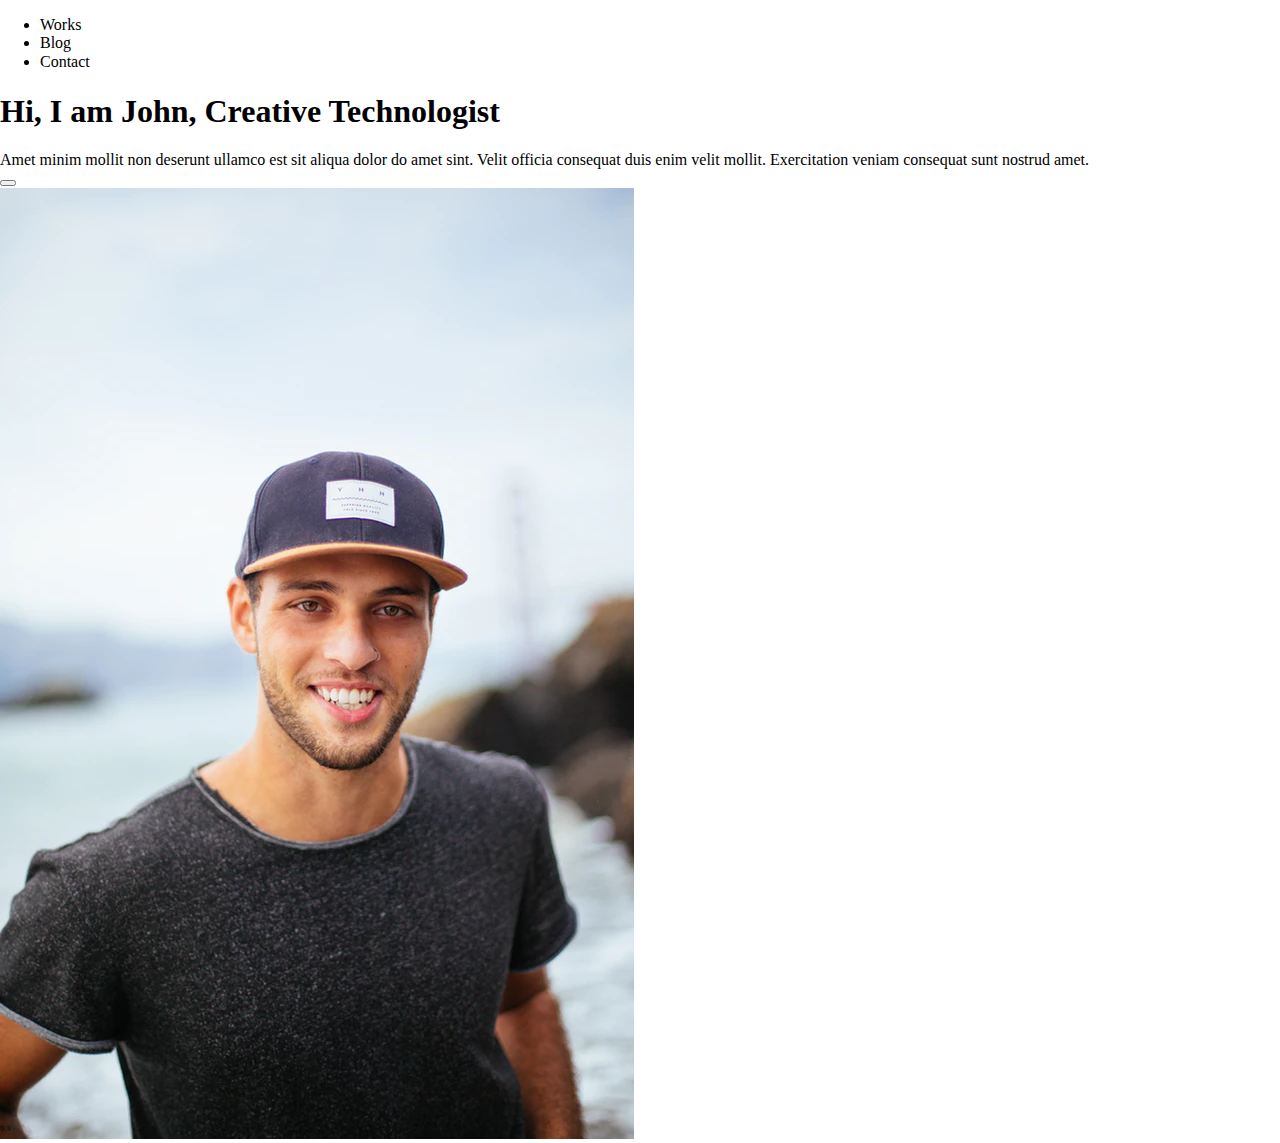
==== index.html @ a954cb22 "загрузка проекта" ====
<!DOCTYPE html>
<html lang="ru">

<head>
    <meta charset="UTF-8">
    <meta http-equiv="X-UA-Compatible" content="IE=edge">
    <meta name="viewport" content="width=device-width, initial-scale=1.0">
    <link rel="preconnect" href="https://fonts.googleapis.com">
    <link rel="preconnect" href="https://fonts.gstatic.com" crossorigin>
    <link href="https://fonts.googleapis.com/css2?family=Roboto:wght@400;500;700;900&display=swap" rel="stylesheet">
    <link rel="stylesheet" href="css/normalize.css">
    <link rel="stylesheet" href="css/style.cs">
    <title>Portfolio</title>
</head>

<body>
    <div class="wrapper">
        <header class="header">
            <div class="container header__container">
                <nav class="nav">
                    <ul class="nav__list">
                        <li class="nav__item"> <a href="" class="nav__link"></a> Works </li>
                        <li class="nav__item"> <a href="" class="nav__link"></a> Blog </li>
                        <li class="nav__item"> <a href="" class="nav__link"></a> Contact </li>
                    </ul>
                </nav>
            </div>
        </header>

        <main class="main">
            <section class="about">
                <div class="container">
                    <div class="about__content">
                        <h1 class="about__title">
                            Hi, I am John,
                            Creative Technologist
                        </h1>
                        <div class="about__text">
                            Amet minim mollit non deserunt ullamco est sit aliqua dolor do amet sint. Velit officia
                            consequat duis enim velit mollit. Exercitation veniam consequat sunt nostrud amet.
                        </div>
                        <button class="button">
                    
                        </button>
                    </div>
                    <div class="about__avatar">
                        <img src="img/65a80990af3a0075303343f0d615c92a.png" alt="" class="about__img">
                    </div>
                </div>
            </section>
        </main>
    </div>
</body>

</html>
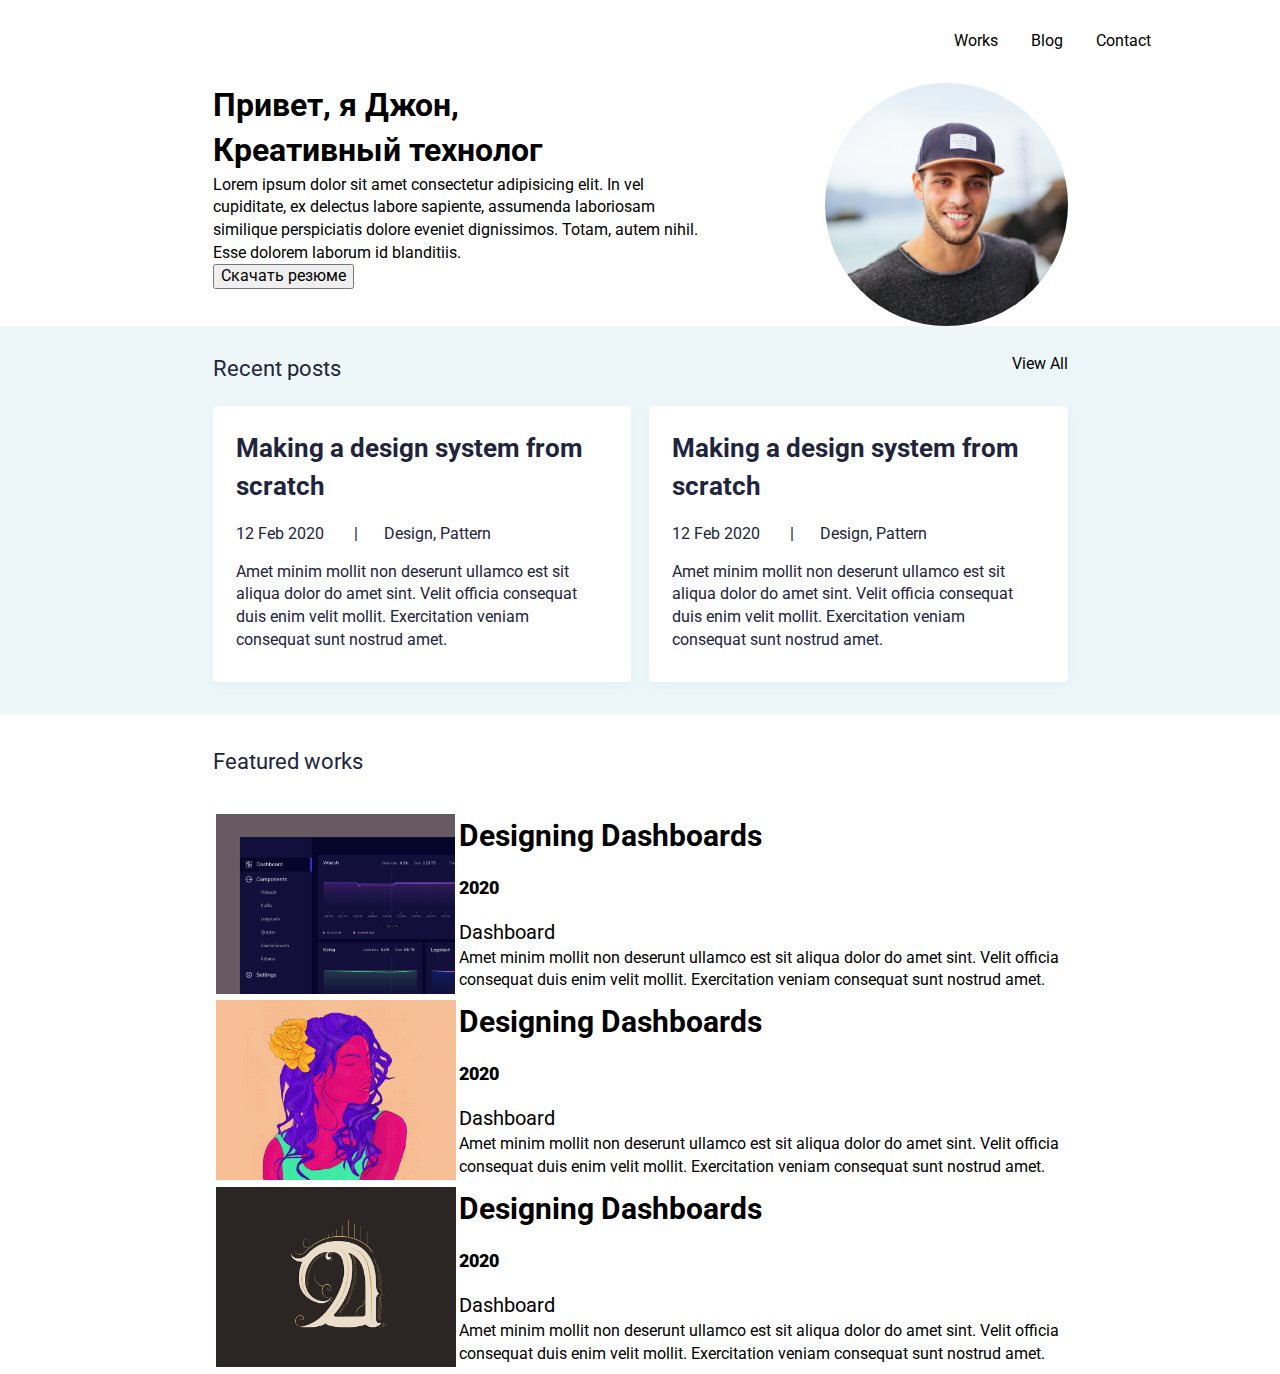
==== commit a5180132: "Add files via upload" ====
--- a/index.html
+++ b/index.html
@@ -9,8 +9,8 @@
     <link rel="preconnect" href="https://fonts.gstatic.com" crossorigin>
     <link href="https://fonts.googleapis.com/css2?family=Roboto:wght@400;500;700;900&display=swap" rel="stylesheet">
     <link rel="stylesheet" href="css/normalize.css">
-    <link rel="stylesheet" href="css/style.cs">
-    <title>Portfolio</title>
+    <link rel="stylesheet" href="css/style.css">
+    <title>Портфолио</title>
 </head>
 
 <body>
@@ -19,32 +19,128 @@
             <div class="container header__container">
                 <nav class="nav">
                     <ul class="nav__list">
-                        <li class="nav__item"> <a href="" class="nav__link"></a> Works </li>
-                        <li class="nav__item"> <a href="" class="nav__link"></a> Blog </li>
-                        <li class="nav__item"> <a href="" class="nav__link"></a> Contact </li>
+                        <li class="nav__item">
+                            <a href="#" class="nav__link">Works</a>
+                        </li>
+                        <li class="nav__item">
+                            <a href="#" class="nav__link">Blog</a>
+                        </li>
+                        <li class="nav__item">
+                            <a href="#" class="nav__link">Contact</a>
+                        </li>
                     </ul>
                 </nav>
             </div>
         </header>
-
         <main class="main">
             <section class="about">
-                <div class="container">
-                    <div class="about__content">
-                        <h1 class="about__title">
-                            Hi, I am John,
-                            Creative Technologist
+                <div class="container about__container">
+                    <div class="about__info">
+                        <h1 class="title about__title">
+                            Привет, я Джон, <br>
+                            Креативный технолог
                         </h1>
-                        <div class="about__text">
-                            Amet minim mollit non deserunt ullamco est sit aliqua dolor do amet sint. Velit officia
-                            consequat duis enim velit mollit. Exercitation veniam consequat sunt nostrud amet.
+                        <div class="about__desc">
+                            Lorem ipsum dolor sit amet consectetur adipisicing elit. In vel cupiditate, ex delectus
+                            labore
+                            sapiente, assumenda laboriosam similique perspiciatis dolore eveniet dignissimos. Totam,
+                            autem
+                            nihil. Esse dolorem laborum id blanditiis.
                         </div>
-                        <button class="button">
-                    
-                        </button>
+                        <button class="button download-btn">Скачать резюме</button>
                     </div>
                     <div class="about__avatar">
-                        <img src="img/65a80990af3a0075303343f0d615c92a.png" alt="" class="about__img">
+                        <img src="img/John.png" alt="Автар" class="about__img">
+                    </div>
+                </div>
+            </section>
+            <section class="recent-posts">
+                <div class="container">
+                    <div class="recent-posts__top">
+                        <div class="title-category recent-posts__title">Recent posts</div>
+                        <a href="#" class="recent-posts__link">View All</a>
+                    </div>
+                    <div class="recent-posts__articles">
+                        <article class="recent-posts__article">
+                            <div class="recent-posts__subtitle">
+                                Making a design system from scratch
+                            </div>
+                            <div class="recent-posts__info">
+                                12 Feb 2020 <span class="recent-post__separator">|</span>Design, Pattern
+                            </div>
+                            <div class="recent-posts__text">Amet minim mollit non deserunt ullamco est sit aliqua dolor
+                                do amet sint. Velit officia consequat duis enim velit mollit. Exercitation veniam
+                                consequat sunt nostrud amet.</div>
+                        </article>
+                        <article class="recent-posts__article">
+                            <div class="recent-posts__subtitle">
+                                Making a design system from scratch
+                            </div>
+                            <div class="recent-posts__info">
+                                12 Feb 2020 <span class="recent-post__separator">|</span>Design, Pattern
+                            </div>
+                            <div class="recent-posts__text">Amet minim mollit non deserunt ullamco est sit aliqua dolor
+                                do amet sint. Velit officia consequat duis enim velit mollit. Exercitation veniam
+                                consequat sunt nostrud amet.</div>
+                        </article>
+                    </div>
+                </div>
+            </section>
+            <section class="featured">
+                <div class="container">
+                    <div class="title-category">Featured works</div>
+                    <div class="featured__works">
+                        <article class="work">
+                            <div class="work__img-wrap">
+                                <img src="img/e719e9d93c02a87ba51308ebb0297cdf.png" alt="" class="work__img">
+                            </div>
+                            <div class="work__info">
+                                <div class="work__title">Designing Dashboards</div>
+                                <div class="work__date-block">
+                                    <div class="work__date">2020</div>
+                                    <div class="work__category">Dashboard</div>
+                                </div>
+                                <div class="work__text">
+                                    Amet minim mollit non deserunt ullamco est sit aliqua dolor do amet sint. Velit
+                                    officia consequat duis enim velit mollit. Exercitation veniam consequat sunt nostrud
+                                    amet.
+                                </div>
+                            </div>
+                        </article>
+                        <article class="work">
+                            <div class="work__img-wrap">
+                                <img src="img/6f359e2db24fc4e08bfd61cf50427139.png" alt="" class="work__img">
+                            </div>
+                            <div class="work__info">
+                                <div class="work__title">Designing Dashboards</div>
+                                <div class="work__date-block">
+                                    <div class="work__date">2020</div>
+                                    <div class="work__category">Dashboard</div>
+                                </div>
+                                <div class="work__text">
+                                    Amet minim mollit non deserunt ullamco est sit aliqua dolor do amet sint. Velit
+                                    officia consequat duis enim velit mollit. Exercitation veniam consequat sunt nostrud
+                                    amet.
+                                </div>
+                            </div>
+                        </article>
+                        <article class="work">
+                            <div class="work__img-wrap">
+                                <img src="img/a561b38768fbe6667854fc00641b25fb.png" alt="" class="work__img">
+                            </div>
+                            <div class="work__info">
+                                <div class="work__title">Designing Dashboards</div>
+                                <div class="work__date-block">
+                                    <div class="work__date">2020</div>
+                                    <div class="work__category">Dashboard</div>
+                                </div>
+                                <div class="work__text">
+                                    Amet minim mollit non deserunt ullamco est sit aliqua dolor do amet sint. Velit
+                                    officia consequat duis enim velit mollit. Exercitation veniam consequat sunt nostrud
+                                    amet.
+                                </div>
+                            </div>
+                        </article>
                     </div>
                 </div>
             </section>
--- a/css/style.css
+++ b/css/style.css
@@ -0,0 +1,200 @@
+* {
+    box-sizing: border-box;
+}
+
+html,
+body {
+    margin: 0;
+    padding: 0;
+    height: 100%;
+    width: 100%;
+}
+
+body {
+    font-family: 'Roboto', sans-serif;
+    font-size: 16px;
+    line-height: 1.42;
+}
+
+ul,
+li {
+    list-style: none;
+    padding: 0;
+    margin: 0;
+}
+
+a {
+    text-decoration: none;
+    color: #000000;
+}
+
+h1,
+h2,
+h3 {
+    margin: 0;
+}
+
+.wrapper {
+    min-height: 100%;
+}
+
+.container {
+    max-width: 865px;
+    padding: 0 5px;
+    margin: 0 auto;
+}
+
+.header {
+    padding-top: 30px;
+    padding-bottom: 30px;
+}
+
+.header__container {
+    max-width: 1032px;
+    display: flex;
+    justify-content: flex-end;
+}
+
+.nav__list {
+    display: flex;
+}
+
+.nav__item {
+    margin-left: 33px;
+}
+
+.about__container {
+    display: flex;
+}
+
+.about__info {
+    padding-right: 13%;
+}
+
+.about__avatar {
+    width: 243px;
+    height: 243px;
+    border-radius: 50%;
+    overflow: hidden;
+    flex-shrink: 0;
+}
+
+.about__img {
+    width: 100%;
+    height: 100%;
+    object-fit: cover;
+}
+
+.title-category {
+    font-size: 22px;
+    color: #21243D;
+}
+
+.recent-posts {
+    background-color: #EDF7FA;
+    padding: 27px 0px 32px;
+}
+
+.recent-posts__top {
+    display: flex;
+    justify-content: space-between;
+    margin-bottom: 22px;
+}
+
+.recent-posts__articles {
+    display: flex;
+}
+
+.recent-posts__article {
+    background: #FFFFFF;
+    box-shadow: 0px 4px 10px rgba(187, 225, 250, 0.25);
+    border-radius: 4px;
+    margin-right: 2%;
+    padding: 24px 27px 31px 23px;
+    color: #21243D;
+}
+
+.recent-posts__article:last-child {
+    margin-right: 0;
+}
+
+.recent-posts__subtitle {
+    font-style: normal;
+    font-weight: bold;
+    font-size: 26px;
+    line-height: 1.46;
+    margin-bottom: 17px;
+}
+
+.recent-posts__info {
+    margin-bottom: 15px;
+}
+
+.recent-post__separator {
+    margin: 0px 26px;
+}
+
+.featured__works {
+    margin-top: 36px;
+}
+
+.featured {
+    padding-top:32px ;
+    
+}
+
+.work {
+    display: flex;
+   
+}
+.
+
+.work__img-wrap {
+    width: 246px;
+    height: 180px;
+  margin-left: 18px;
+  margin-left: 165px;
+  align-items: center;
+}
+
+.work__img {
+    object-fit: contain;
+    width: 246px;
+height: 180px;
+flex-shrink: 0;
+}
+
+.work__title {
+    width: 337px;
+height: 44px;
+font-style: normal;
+font-weight: bold;
+font-size: 30px;
+line-height: 44px;
+}
+
+.work__date {
+    
+font-style: normal;
+font-weight: 900;
+font-size: 18px;
+line-height: 60px;
+}
+
+.work__category {
+   
+font-style: normal;
+font-weight: normal;
+font-size: 20px;
+line-height: 29px;
+
+}
+
+.work__text {
+   
+
+font-style: normal;
+font-weight: normal;
+font-size: 16px;
+
+}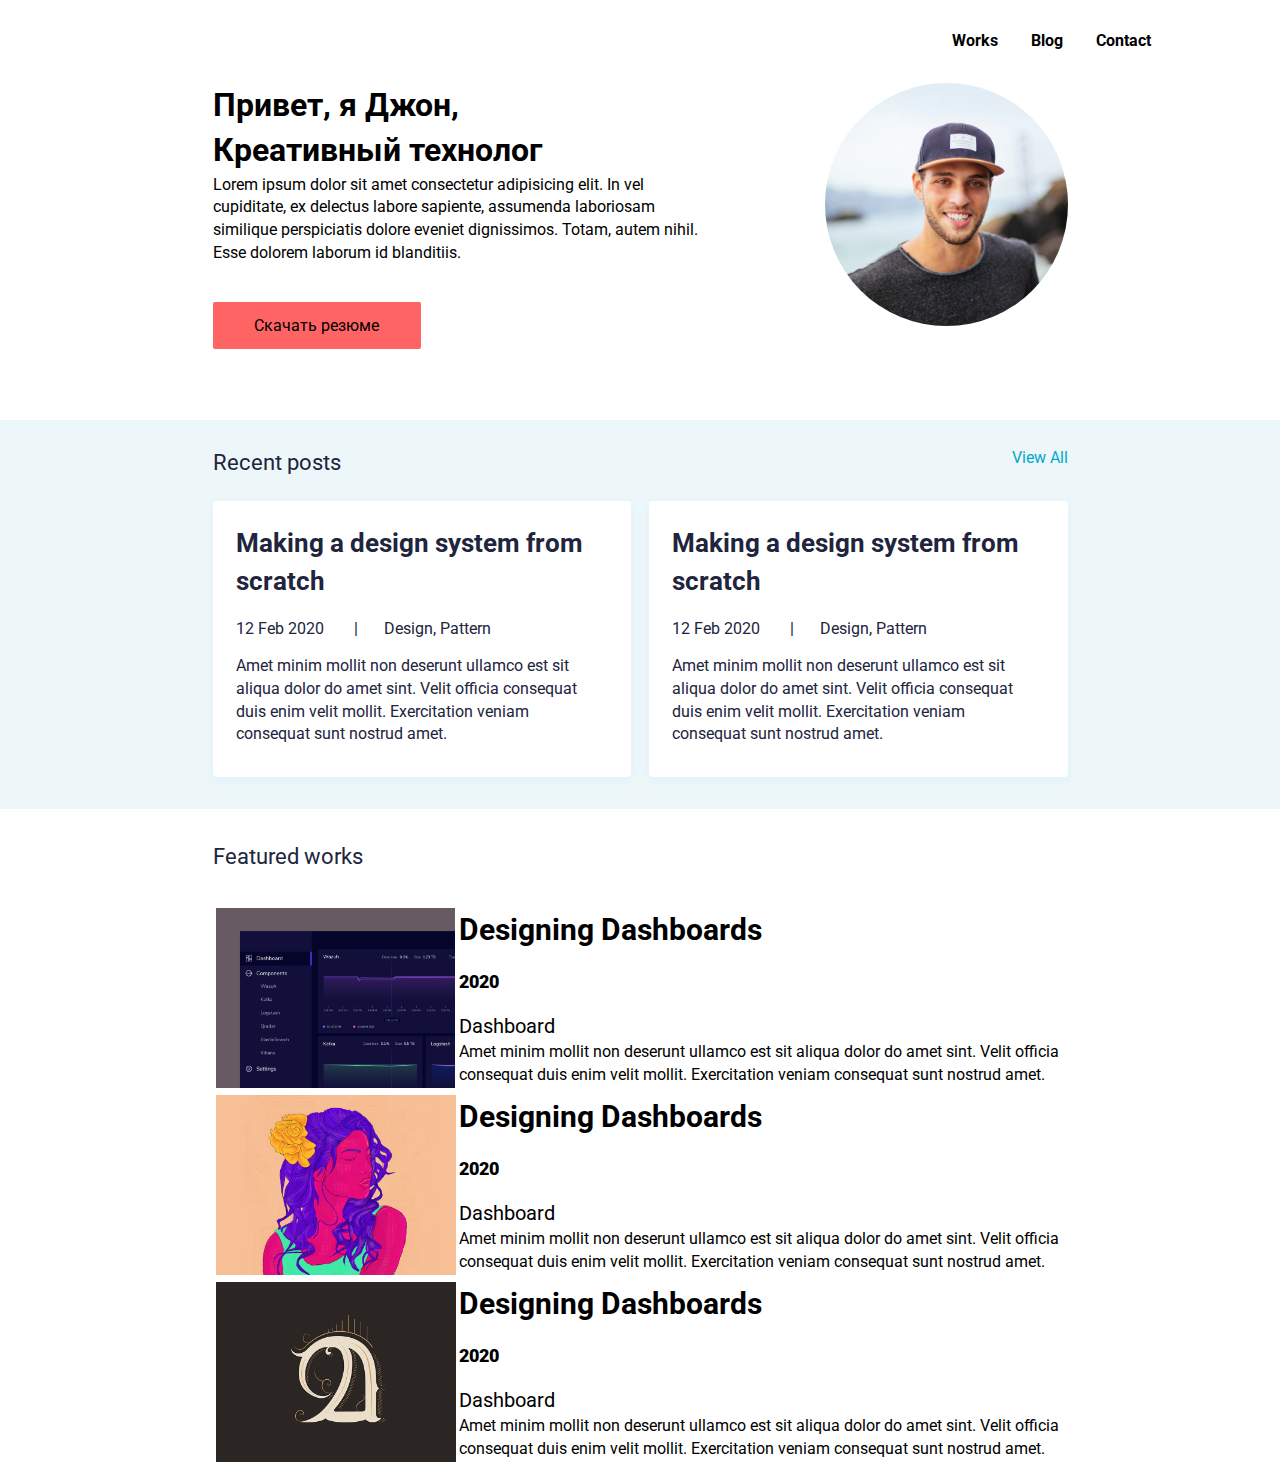
==== commit 6a0875e8: "Add files via upload" ====
--- a/index.html
+++ b/index.html
@@ -20,13 +20,13 @@
                 <nav class="nav">
                     <ul class="nav__list">
                         <li class="nav__item">
-                            <a href="#" class="nav__link">Works</a>
+                            <a href="#" class="nav__link"> <b> Works</b></a>
                         </li>
                         <li class="nav__item">
-                            <a href="#" class="nav__link">Blog</a>
+                            <a href="#" class="nav__link"> <b> Blog</b></a>
                         </li>
                         <li class="nav__item">
-                            <a href="#" class="nav__link">Contact</a>
+                            <a href="#" class="nav__link"> <b> Contact</b></a>
                         </li>
                     </ul>
                 </nav>
--- a/css/style.css
+++ b/css/style.css
@@ -55,6 +55,16 @@
     justify-content: flex-end;
 }
 
+.download-btn {
+    width: 208px;
+height: 47px;
+background: #FF6464;
+border-radius: 2px;
+border: 0ch;
+margin-top: 38px;
+margin-bottom: 71px;
+}
+
 .nav__list {
     display: flex;
 }
@@ -99,6 +109,14 @@
     display: flex;
     justify-content: space-between;
     margin-bottom: 22px;
+}
+
+.recent-posts__link {
+    width: 208px;
+height: 20px;
+font-size: 16px;
+text-align: right;
+color: #00A8CC;
 }
 
 .recent-posts__articles {
@@ -150,11 +168,13 @@
 .
 
 .work__img-wrap {
+    
     width: 246px;
     height: 180px;
   margin-left: 18px;
   margin-left: 165px;
   align-items: center;
+ 
 }
 
 .work__img {
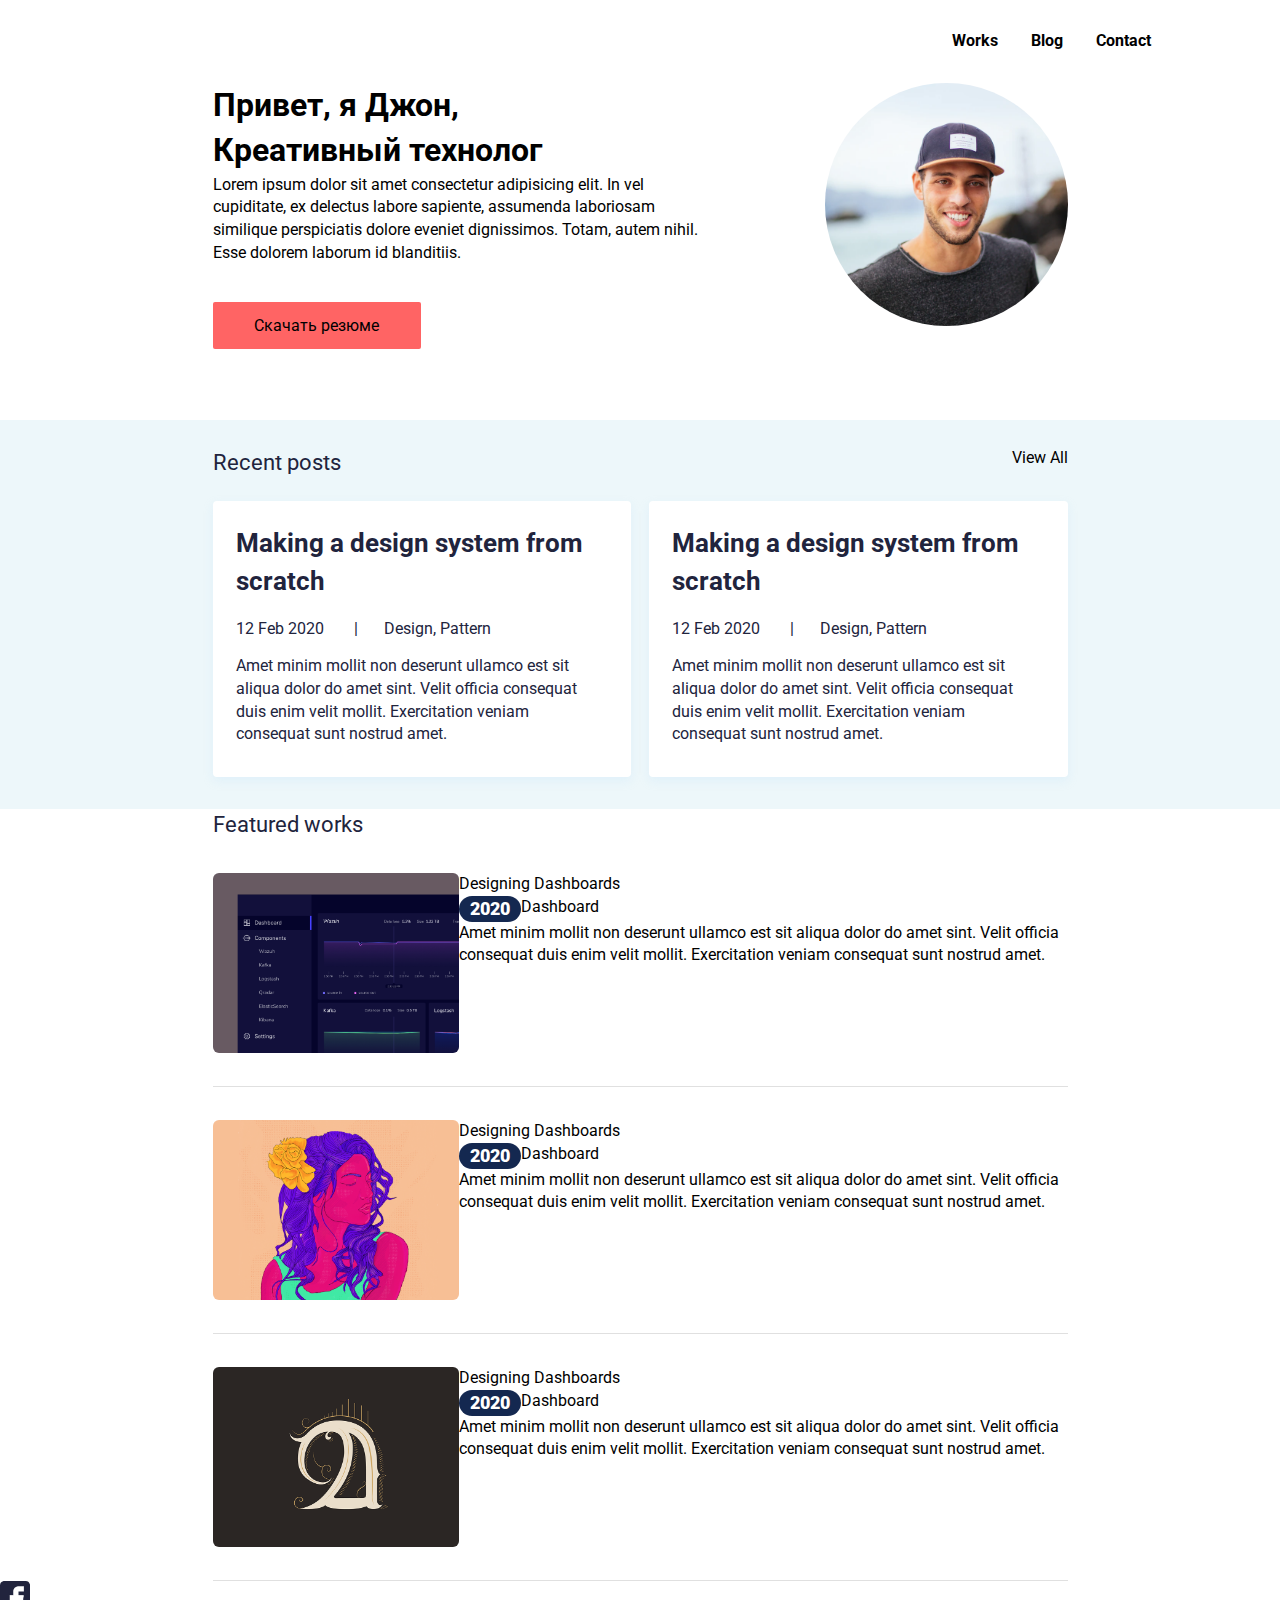
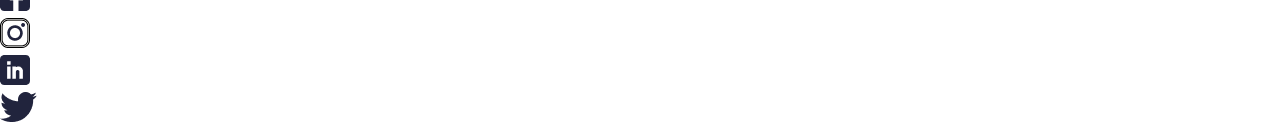
==== commit f25c3ccc: "Add files via upload" ====
--- a/index.html
+++ b/index.html
@@ -30,6 +30,9 @@
                         </li>
                     </ul>
                 </nav>
+                <div class="header-burger">
+                    <div class="header-burger__el"></div>
+                </div>
             </div>
         </header>
         <main class="main">
@@ -144,6 +147,22 @@
                     </div>
                 </div>
             </section>
+            <footer class="footer">
+               <div class="logotip"> 
+                   <div class="logotip__fasbook">
+                    <img src="img/icons/fb.png" alt="">
+                </div>
+                <div class="logotip__inst">
+                    <img src="img/insta.png" alt="">
+                </div>
+                <div class="logotip__linked">
+                    <img src="img/Linkedin (1).png" alt="">
+                </div>
+                <div class="logotip__group">
+                    <img src="img/Group.png" alt="">
+                </div>
+            </div>
+            </footer>
         </main>
     </div>
 </body>
--- a/css/style.css
+++ b/css/style.css
@@ -1,3 +1,12 @@
+
+
+
+
+
+
+
+
+
 * {
     box-sizing: border-box;
 }
@@ -36,6 +45,7 @@
 
 .wrapper {
     min-height: 100%;
+    overflow: hidden;
 }
 
 .container {
@@ -73,6 +83,52 @@
     margin-left: 33px;
 }
 
+.header-burger {
+    width: 30px;
+    height: 20px;
+    display: none;
+    align-items: center;
+    margin-right: 18px;
+}
+
+.header-burger__el {
+    height: 2px;
+    width: 100%;
+    background-color: #21243D;
+    position: relative;
+}
+
+.header-burger__el::before,
+.header-burger__el::after {
+    content: "";
+    height: 2px;
+    width: 100%;
+    background-color: #21243D;
+    position: absolute;
+}
+
+.header-burger__el::before {
+    top: -9px;
+}
+
+.header-burger__el::after {
+    bottom: -9px;
+}
+
+@media (max-width: 480px) {
+    .header {
+        padding-top: 20px;
+    }
+
+    .nav {
+        display: none;
+    }
+
+    .header-burger {
+        display: flex;
+    }
+}
+
 .about__container {
     display: flex;
 }
@@ -100,6 +156,23 @@
     color: #21243D;
 }
 
+@media (max-width: 480px) {
+    .about__container {
+        flex-direction: column-reverse;
+        align-items: center;
+        text-align: center;
+    }
+
+    .about__info {
+        padding: 0px 19px;
+    }
+
+    .about__avatar {
+        width: 170px;
+        height: 170px;
+    }
+}
+
 .recent-posts {
     background-color: #EDF7FA;
     padding: 27px 0px 32px;
@@ -109,14 +182,6 @@
     display: flex;
     justify-content: space-between;
     margin-bottom: 22px;
-}
-
-.recent-posts__link {
-    width: 208px;
-height: 20px;
-font-size: 16px;
-text-align: right;
-color: #00A8CC;
 }
 
 .recent-posts__articles {
@@ -152,69 +217,88 @@
     margin: 0px 26px;
 }
 
-.featured__works {
-    margin-top: 36px;
-}
-
-.featured {
-    padding-top:32px ;
-    
+@media (max-width: 480px) {
+    .recent-posts__title {
+        font-size: 18px;
+    }
+
+    .recent-posts__top {
+        justify-content: center;
+        margin-bottom: 18px;
+    }
+
+    .recent-posts__link {
+        display: none;
+    }
+
+    .recent-posts__articles {
+        flex-direction: column;
+        padding-right: 5px;
+        padding-left: 5px;
+    }
+
+    .recent-posts__article {
+        margin-right: 0;
+        padding: 15px 20px 22px;
+        margin-bottom: 17px;
+    }
 }
 
 .work {
     display: flex;
-   
-}
-.
+    padding: 33px 0px;
+    border-bottom: 1px solid #E0E0E0;
+}
 
 .work__img-wrap {
-    
-    width: 246px;
-    height: 180px;
-  margin-left: 18px;
-  margin-left: 165px;
-  align-items: center;
- 
+    max-width: 246px;
+    max-height: 180px;
+    overflow: hidden;
+    flex-shrink: 0;
+    border-radius: 6px;
 }
 
 .work__img {
-    object-fit: contain;
-    width: 246px;
-height: 180px;
-flex-shrink: 0;
-}
-
-.work__title {
-    width: 337px;
-height: 44px;
-font-style: normal;
-font-weight: bold;
-font-size: 30px;
-line-height: 44px;
+    height: 100%;
+    width: 100%;
+    object-fit: cover;
+}
+
+.work__date-block {
+    display: flex;
 }
 
 .work__date {
-    
-font-style: normal;
-font-weight: 900;
-font-size: 18px;
-line-height: 60px;
-}
-
-.work__category {
-   
-font-style: normal;
-font-weight: normal;
-font-size: 20px;
-line-height: 29px;
-
-}
-
-.work__text {
-   
-
-font-style: normal;
-font-weight: normal;
-font-size: 16px;
-
+    background: #142850;
+    border-radius: 16px;
+    color: #FFFFFF;
+    min-height: 25px;
+    min-width: 62px;
+    display: flex;
+    justify-content: center;
+    align-items: center;
+    font-size: 18px;
+    font-weight: 900;
+}
+
+@media (max-width: 480px) {
+    .featured__works {
+        display: flex;
+        width: 95%;
+        overflow: auto;
+    }
+
+    .work {
+        flex-direction: column;
+        flex: 0 0 100%;
+        margin-right: 2.5%;
+    }
+
+    .work__img-wrap {
+        max-width: 100%;
+        max-height: 230px;
+        overflow: hidden;
+        flex-shrink: 0;
+        border-radius: 6px;
+    }
 }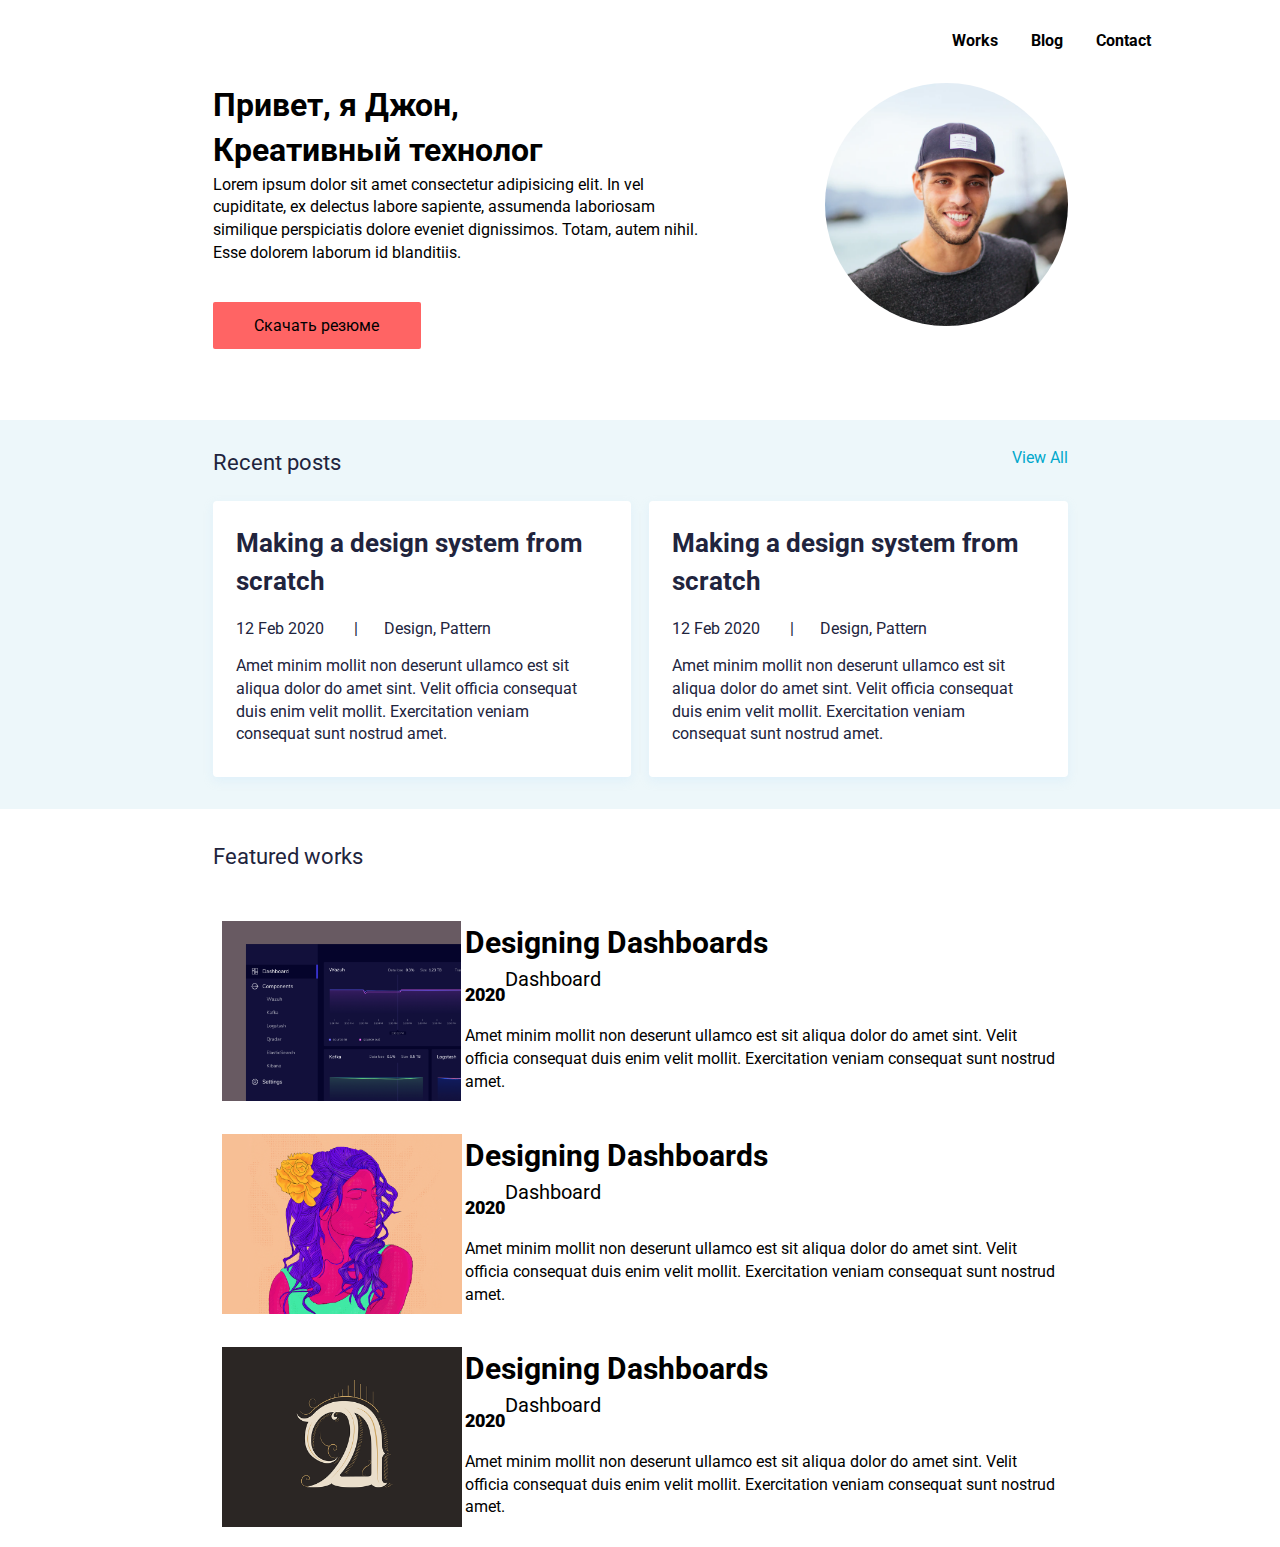
==== commit f89a18c0: "Add files via upload" ====
--- a/index.html
+++ b/index.html
@@ -147,22 +147,6 @@
                     </div>
                 </div>
             </section>
-            <footer class="footer">
-               <div class="logotip"> 
-                   <div class="logotip__fasbook">
-                    <img src="img/icons/fb.png" alt="">
-                </div>
-                <div class="logotip__inst">
-                    <img src="img/insta.png" alt="">
-                </div>
-                <div class="logotip__linked">
-                    <img src="img/Linkedin (1).png" alt="">
-                </div>
-                <div class="logotip__group">
-                    <img src="img/Group.png" alt="">
-                </div>
-            </div>
-            </footer>
         </main>
     </div>
 </body>
--- a/css/style.css
+++ b/css/style.css
@@ -1,12 +1,3 @@
-
-
-
-
-
-
-
-
-
 * {
     box-sizing: border-box;
 }
@@ -57,6 +48,7 @@
 .header {
     padding-top: 30px;
     padding-bottom: 30px;
+    
 }
 
 .header__container {
@@ -86,9 +78,9 @@
 .header-burger {
     width: 30px;
     height: 20px;
-    display: none;
-    align-items: center;
+   display: none;
     margin-right: 18px;
+align-items: center;
 }
 
 .header-burger__el {
@@ -118,14 +110,16 @@
 @media (max-width: 480px) {
     .header {
         padding-top: 20px;
-    }
-
+
+        flex: end;
+    }
+    
     .nav {
         display: none;
     }
-
     .header-burger {
         display: flex;
+        
     }
 }
 
@@ -161,12 +155,12 @@
         flex-direction: column-reverse;
         align-items: center;
         text-align: center;
-    }
-
+
+    }
     .about__info {
+       
         padding: 0px 19px;
     }
-
     .about__avatar {
         width: 170px;
         height: 170px;
@@ -182,6 +176,14 @@
     display: flex;
     justify-content: space-between;
     margin-bottom: 22px;
+}
+
+.recent-posts__link {
+    width: 208px;
+height: 20px;
+font-size: 16px;
+text-align: right;
+color: #00A8CC;
 }
 
 .recent-posts__articles {
@@ -217,88 +219,134 @@
     margin: 0px 26px;
 }
 
+.featured__works {
+    margin-top: 36px;
+}
+
+.featured {
+    padding-top:32px ;
+    
+}
+
+.work {
+    display: flex;
+   padding: 13px 6px;
+
+}
+.
+
+.work__img-wrap {
+    
+    width: 246px;
+    height: 180px;
+  margin-left: 18px;
+  margin-left: 165px;
+  align-items: center;
+ 
+}
+
+.work__img {
+    object-fit: contain;
+    width: 246px;
+height: 180px;
+flex-shrink: 0;
+}
+
+.work__title {
+    width: 337px;
+height: 44px;
+font-style: normal;
+font-weight: bold;
+font-size: 30px;
+line-height: 44px;
+}
+
+
+.work__date-block {
+    display: flex;
+}
+
+.work__date {
+    
+font-style: normal;
+font-weight: 900;
+font-size: 18px;
+line-height: 60px;
+}
+
+@media (max-width:480px;) {
+    .featured__conteiner {
+        
+    }
+
+    .featured__works {
+display: flex;
+width: 94%;
+overflow: auto;
+    }
+
+    .work {
+        flex-direction: column;
+        width: 100%;
+        flex: 0 0 100;
+        margin-right: 6%;
+    }
+
+    .work__img-wrap {
+        max-width: 100%;
+        max-height: 230px;
+        
+
+    }
+}
+
+.work__category {
+   
+font-style: normal;
+font-weight: normal;
+font-size: 20px;
+line-height: 29px;
+
+}
+
+.work__text {
+   
+
+font-style: normal;
+font-weight: normal;
+font-size: 16px;
+
+}
+
 @media (max-width: 480px) {
+
     .recent-posts__title {
-        font-size: 18px;
-    }
+         font-size: 18px;
+    }
+
 
     .recent-posts__top {
+         margin-bottom: 18px;
         justify-content: center;
-        margin-bottom: 18px;
-    }
-
+      
+    }
     .recent-posts__link {
         display: none;
-    }
-
+        
+    }
     .recent-posts__articles {
         flex-direction: column;
         padding-right: 5px;
         padding-left: 5px;
     }
-
     .recent-posts__article {
-        margin-right: 0;
+        margin-right: 0%;
+       
         padding: 15px 20px 22px;
         margin-bottom: 17px;
     }
-}
-
-.work {
-    display: flex;
-    padding: 33px 0px;
-    border-bottom: 1px solid #E0E0E0;
-}
-
-.work__img-wrap {
-    max-width: 246px;
-    max-height: 180px;
-    overflow: hidden;
-    flex-shrink: 0;
-    border-radius: 6px;
-}
-
-.work__img {
-    height: 100%;
-    width: 100%;
-    object-fit: cover;
-}
-
-.work__date-block {
-    display: flex;
-}
-
-.work__date {
-    background: #142850;
-    border-radius: 16px;
-    color: #FFFFFF;
-    min-height: 25px;
-    min-width: 62px;
-    display: flex;
-    justify-content: center;
-    align-items: center;
-    font-size: 18px;
-    font-weight: 900;
-}
-
-@media (max-width: 480px) {
-    .featured__works {
-        display: flex;
-        width: 95%;
-        overflow: auto;
-    }
-
-    .work {
-        flex-direction: column;
-        flex: 0 0 100%;
-        margin-right: 2.5%;
-    }
 
     .work__img-wrap {
-        max-width: 100%;
-        max-height: 230px;
-        overflow: hidden;
-        flex-shrink: 0;
-        border-radius: 6px;
+
     }
 }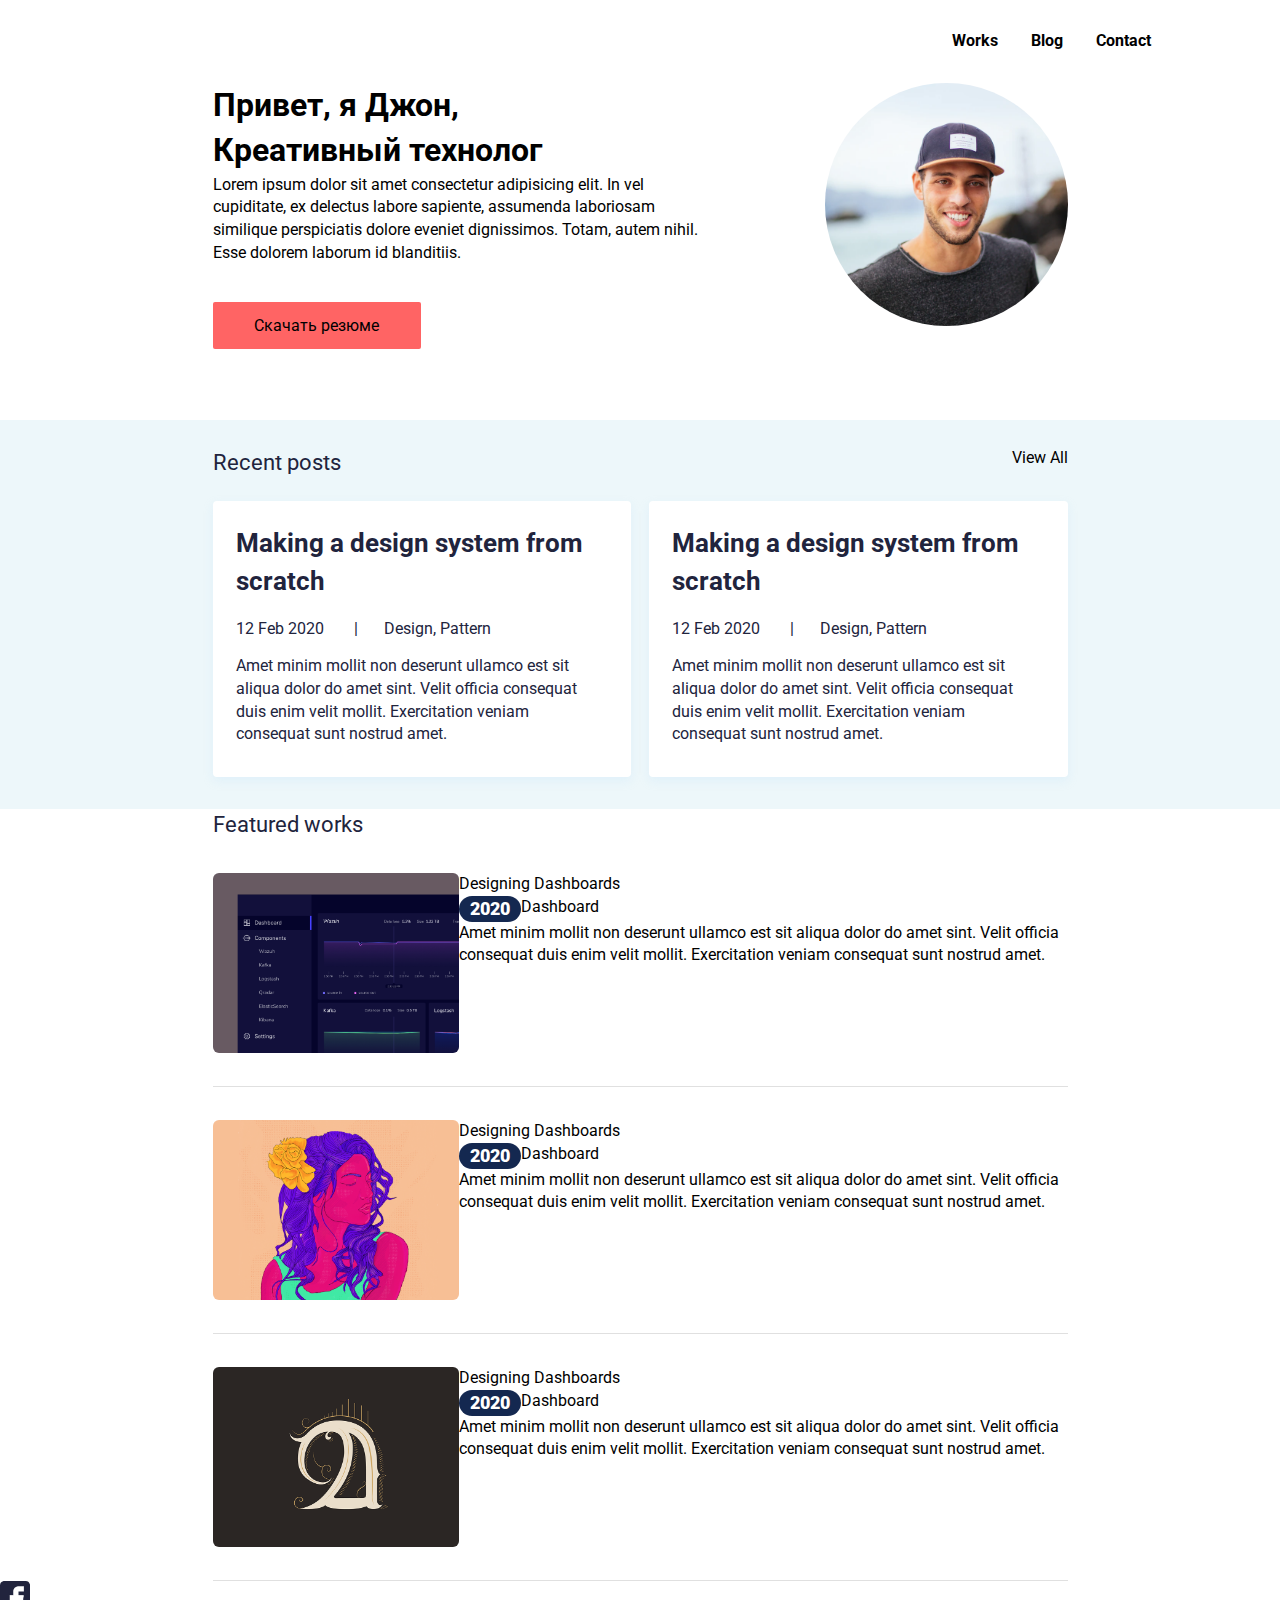
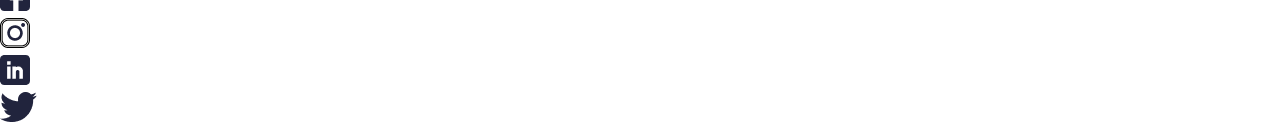
==== commit 1e7f35ec: "Add files via upload" ====
--- a/index.html
+++ b/index.html
@@ -147,6 +147,22 @@
                     </div>
                 </div>
             </section>
+            <footer class="footer">
+               <div class="logotip"> 
+                   <div class="logotip__fasbook">
+                    <img src="img/icons/fb.png" alt="">
+                </div>
+                <div class="logotip__inst">
+                    <img src="img/insta.png" alt="">
+                </div>
+                <div class="logotip__linked">
+                    <img src="img/Linkedin (1).png" alt="">
+                </div>
+                <div class="logotip__group">
+                    <img src="img/Group.png" alt="">
+                </div>
+            </div>
+            </footer>
         </main>
     </div>
 </body>
--- a/css/style.css
+++ b/css/style.css
@@ -1,3 +1,12 @@
+
+
+
+
+
+
+
+
+
 * {
     box-sizing: border-box;
 }
@@ -48,7 +57,6 @@
 .header {
     padding-top: 30px;
     padding-bottom: 30px;
-    
 }
 
 .header__container {
@@ -78,9 +86,9 @@
 .header-burger {
     width: 30px;
     height: 20px;
-   display: none;
+    display: none;
+    align-items: center;
     margin-right: 18px;
-align-items: center;
 }
 
 .header-burger__el {
@@ -110,16 +118,14 @@
 @media (max-width: 480px) {
     .header {
         padding-top: 20px;
-
-        flex: end;
-    }
-    
+    }
+
     .nav {
         display: none;
     }
+
     .header-burger {
         display: flex;
-        
     }
 }
 
@@ -155,12 +161,12 @@
         flex-direction: column-reverse;
         align-items: center;
         text-align: center;
-
-    }
+    }
+
     .about__info {
-       
         padding: 0px 19px;
     }
+
     .about__avatar {
         width: 170px;
         height: 170px;
@@ -176,14 +182,6 @@
     display: flex;
     justify-content: space-between;
     margin-bottom: 22px;
-}
-
-.recent-posts__link {
-    width: 208px;
-height: 20px;
-font-size: 16px;
-text-align: right;
-color: #00A8CC;
 }
 
 .recent-posts__articles {
@@ -219,134 +217,88 @@
     margin: 0px 26px;
 }
 
-.featured__works {
-    margin-top: 36px;
-}
-
-.featured {
-    padding-top:32px ;
-    
-}
-
-.work {
-    display: flex;
-   padding: 13px 6px;
-
-}
-.
-
-.work__img-wrap {
-    
-    width: 246px;
-    height: 180px;
-  margin-left: 18px;
-  margin-left: 165px;
-  align-items: center;
- 
-}
-
-.work__img {
-    object-fit: contain;
-    width: 246px;
-height: 180px;
-flex-shrink: 0;
-}
-
-.work__title {
-    width: 337px;
-height: 44px;
-font-style: normal;
-font-weight: bold;
-font-size: 30px;
-line-height: 44px;
-}
-
-
-.work__date-block {
-    display: flex;
-}
-
-.work__date {
-    
-font-style: normal;
-font-weight: 900;
-font-size: 18px;
-line-height: 60px;
-}
-
-@media (max-width:480px;) {
-    .featured__conteiner {
-        
-    }
-
-    .featured__works {
-display: flex;
-width: 94%;
-overflow: auto;
-    }
-
-    .work {
-        flex-direction: column;
-        width: 100%;
-        flex: 0 0 100;
-        margin-right: 6%;
-    }
-
-    .work__img-wrap {
-        max-width: 100%;
-        max-height: 230px;
-        
-
-    }
-}
-
-.work__category {
-   
-font-style: normal;
-font-weight: normal;
-font-size: 20px;
-line-height: 29px;
-
-}
-
-.work__text {
-   
-
-font-style: normal;
-font-weight: normal;
-font-size: 16px;
-
-}
-
 @media (max-width: 480px) {
-
     .recent-posts__title {
-         font-size: 18px;
-    }
-
+        font-size: 18px;
+    }
 
     .recent-posts__top {
-         margin-bottom: 18px;
         justify-content: center;
-      
-    }
+        margin-bottom: 18px;
+    }
+
     .recent-posts__link {
         display: none;
-        
-    }
+    }
+
     .recent-posts__articles {
         flex-direction: column;
         padding-right: 5px;
         padding-left: 5px;
     }
+
     .recent-posts__article {
-        margin-right: 0%;
-       
+        margin-right: 0;
         padding: 15px 20px 22px;
         margin-bottom: 17px;
     }
+}
+
+.work {
+    display: flex;
+    padding: 33px 0px;
+    border-bottom: 1px solid #E0E0E0;
+}
+
+.work__img-wrap {
+    max-width: 246px;
+    max-height: 180px;
+    overflow: hidden;
+    flex-shrink: 0;
+    border-radius: 6px;
+}
+
+.work__img {
+    height: 100%;
+    width: 100%;
+    object-fit: cover;
+}
+
+.work__date-block {
+    display: flex;
+}
+
+.work__date {
+    background: #142850;
+    border-radius: 16px;
+    color: #FFFFFF;
+    min-height: 25px;
+    min-width: 62px;
+    display: flex;
+    justify-content: center;
+    align-items: center;
+    font-size: 18px;
+    font-weight: 900;
+}
+
+@media (max-width: 480px) {
+    .featured__works {
+        display: flex;
+        width: 95%;
+        overflow: auto;
+    }
+
+    .work {
+        flex-direction: column;
+        flex: 0 0 100%;
+        margin-right: 2.5%;
+    }
 
     .work__img-wrap {
-
+        max-width: 100%;
+        max-height: 230px;
+        overflow: hidden;
+        flex-shrink: 0;
+        border-radius: 6px;
     }
 }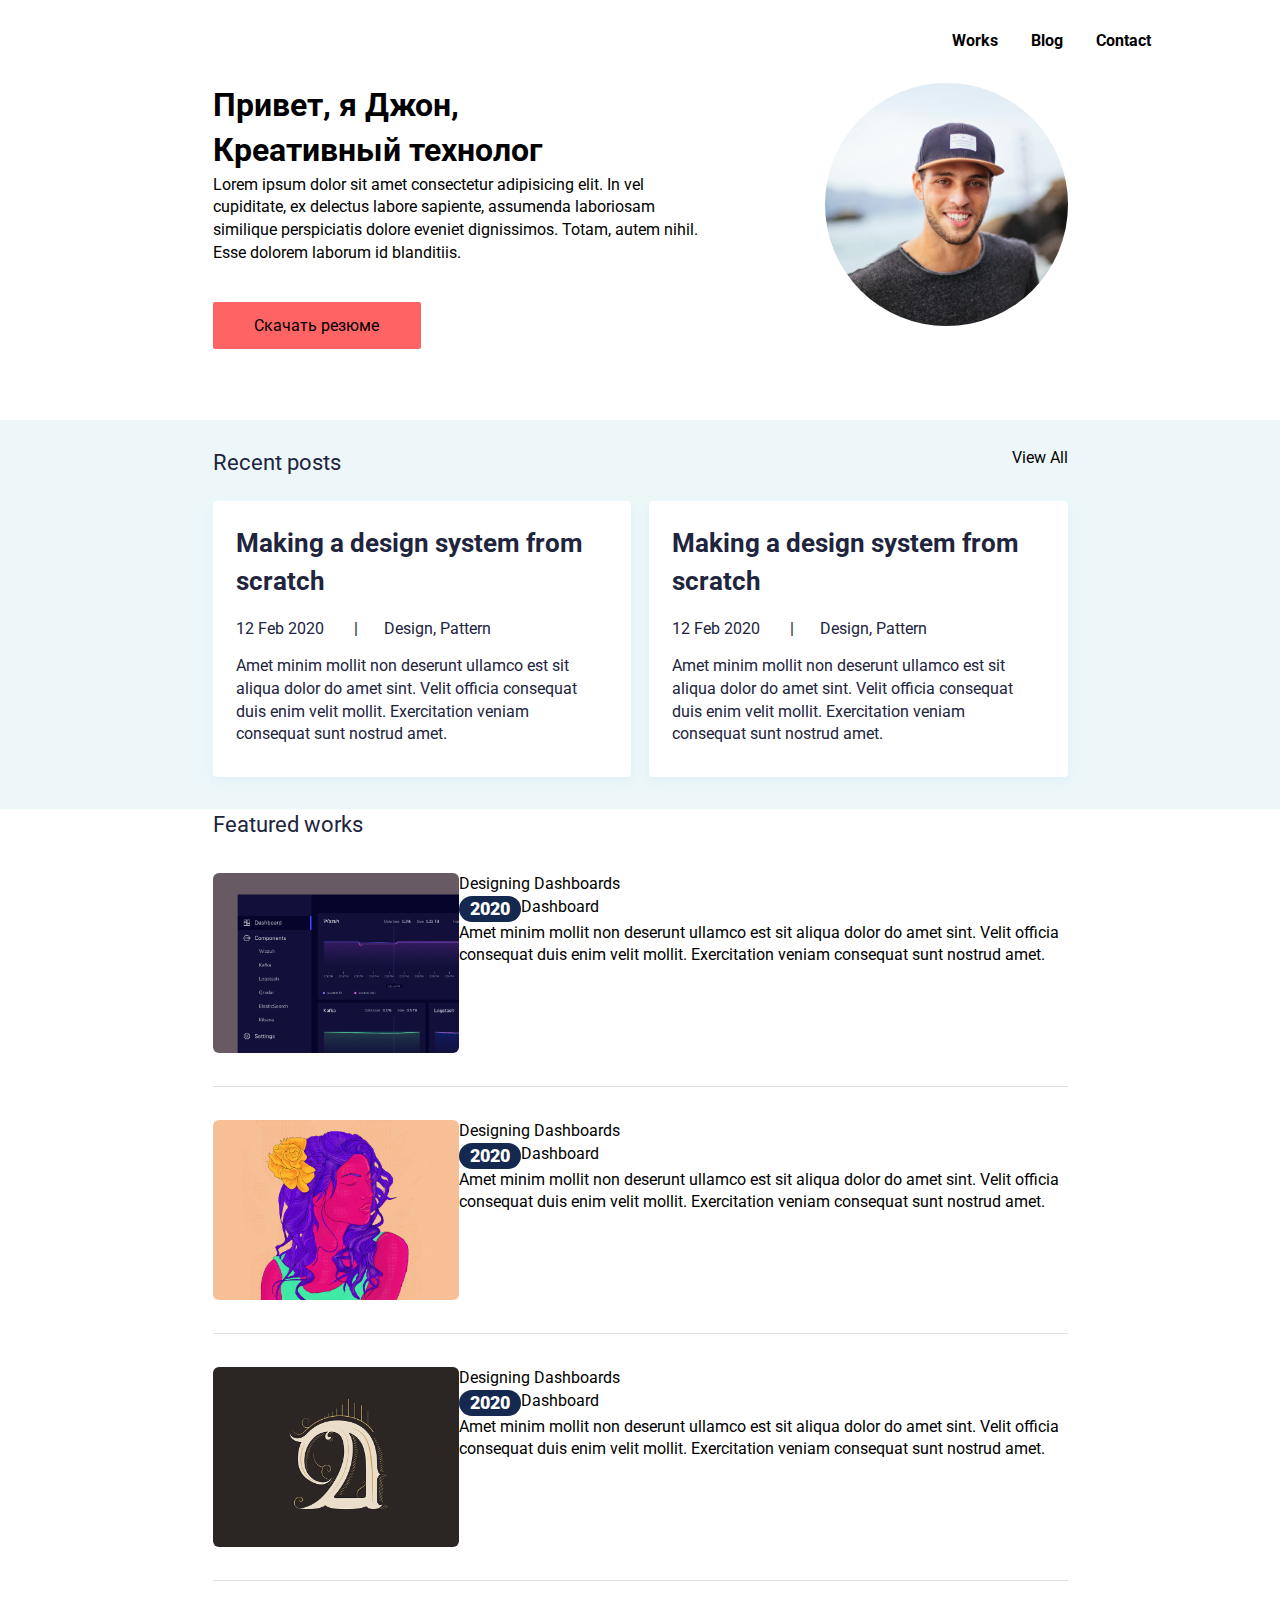
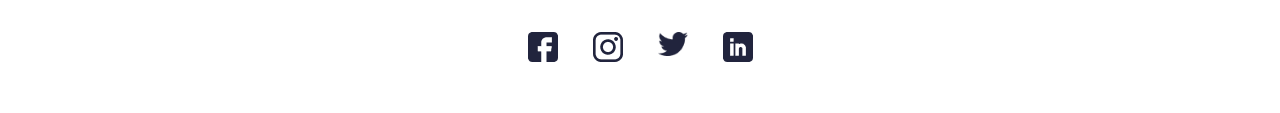
==== commit 03e430c3: "Add files via upload" ====
--- a/index.html
+++ b/index.html
@@ -147,21 +147,23 @@
                     </div>
                 </div>
             </section>
-            <footer class="footer">
-               <div class="logotip"> 
-                   <div class="logotip__fasbook">
-                    <img src="img/icons/fb.png" alt="">
+            <footer class="container footer">
+                <div class="footer__content">
+                    <ul class="footer__social-list">
+                        <li class="footer__social-item">
+                            <a href="" class="footer__social-link footer__social-link--fb">fb</a>
+                        </li>
+                        <li class="footer__social-item">
+                            <a href="" class="footer__social-link footer__social-link--insta">insta</a>
+                        </li>
+                        <li class="footer__social-item">
+                            <a href="" class="footer__social-link footer__social-link--tw">tw</a>
+                        </li>
+                        <li class="footer__social-item">
+                            <a href="" class="footer__social-link footer__social-link--in">in</a>
+                        </li>
+                    </ul>
                 </div>
-                <div class="logotip__inst">
-                    <img src="img/insta.png" alt="">
-                </div>
-                <div class="logotip__linked">
-                    <img src="img/Linkedin (1).png" alt="">
-                </div>
-                <div class="logotip__group">
-                    <img src="img/Group.png" alt="">
-                </div>
-            </div>
             </footer>
         </main>
     </div>
--- a/css/style.css
+++ b/css/style.css
@@ -301,4 +301,107 @@
         flex-shrink: 0;
         border-radius: 6px;
     }
-}+}
+
+.footer {
+    padding: 51px 0px;
+    display: flex;
+    flex-direction: column;
+    justify-content: center;
+    align-items: center;
+}
+
+.footer__social-list {
+    display: flex;
+}
+
+.footer__social-item {
+    margin-right: 35px;
+    width: 30px;
+    height: 30px;
+}
+
+.footer__social-item:last-child {
+    margin-right: 0;
+}
+
+.footer__social-link {
+    display: block;
+    background-repeat: no-repeat;
+    background-size: contain;
+    font-size: 0px;
+    height: 100%;
+    width: 100%;
+}
+
+.footer__social-link--fb {
+    background-image: url(../img/icons/fb.png);
+}
+
+.footer__social-link--insta {
+    background-image: url(../img/icons/insta.png);
+}
+
+.footer__social-link--tw {
+    background-image: url(../img/icons/twitter.png);
+}
+
+.footer__social-link--in {
+    background-image: url(../img/icons/Linkedin.png);
+}
+
+
+
+
+
+
+
+
+
+
+
+
+
+
+.blog-page-container {
+    margin: 235 160;
+}
+
+
+.blog__top {
+    display: flex;
+    
+    margin-bottom: 22px;
+}
+
+
+
+.blog__article {
+    background: #FFFFFF;
+    box-shadow: 0px 4px 10px rgba(187, 225, 250, 0.25);
+    border-radius: 4px;
+    margin-right: 2%;
+    padding: 24px 27px 31px 23px;
+    color: #21243D;
+   
+}
+
+.blog__article:last-child {
+    margin-right: 0;
+}
+
+.blog__subtitle {
+    font-style: normal;
+    font-weight: bold;
+    font-size: 26px;
+    line-height: 1.46;
+    margin-bottom: 17px;
+}
+
+.blog__info {
+    margin-bottom: 15px;
+}
+
+.blog__separator {
+    margin: 0px 26px;
+}
